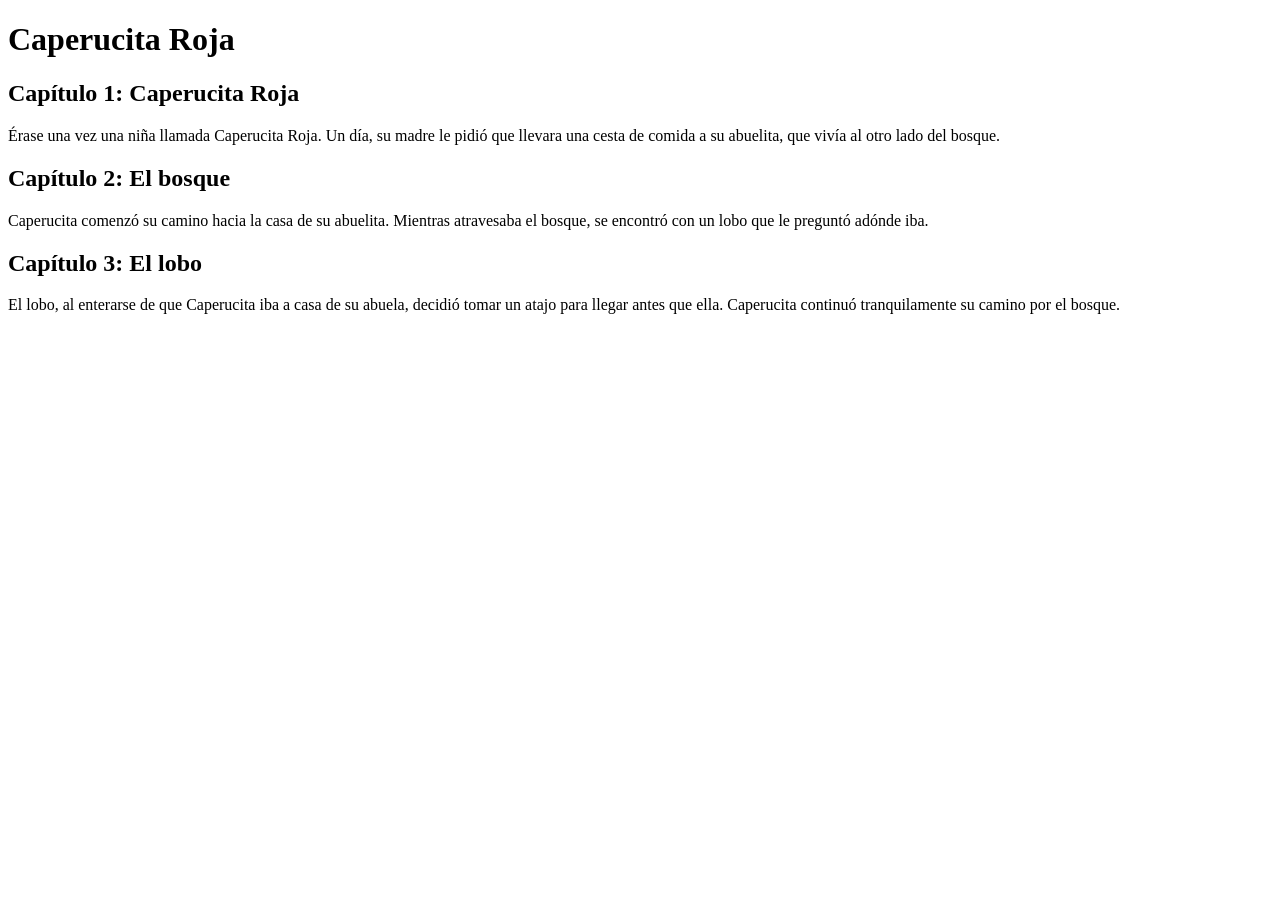
==== index.html @ c265ed7d "feat: add chapter 3 the wolf" ====
<!DOCTYPE html>
<html lang="es">
<head>
    <meta charset="UTF-8">
    <meta name="viewport" content="width=device-width, initial-scale=1.0">
    <title>Caperucita Roja</title>
</head>
<body>

    <header>
        <h1>Caperucita Roja</h1>
    </header>

    <main>
        <section class="capitulo">
    <h2>Capítulo 1: Caperucita Roja</h2>

    <p>
        Érase una vez una niña llamada Caperucita Roja.
        Un día, su madre le pidió que llevara una cesta de comida
        a su abuelita, que vivía al otro lado del bosque.
    </p>
</section>
    </main>

    <section class="capitulo">
    <h2>Capítulo 2: El bosque</h2>

    <p>
        Caperucita comenzó su camino hacia la casa de su abuelita.
        Mientras atravesaba el bosque, se encontró con un lobo
        que le preguntó adónde iba.
    </p>
</section>

<section class="capitulo">
    <h2>Capítulo 3: El lobo</h2>

    <p>
        El lobo, al enterarse de que Caperucita iba a casa de su abuela,
        decidió tomar un atajo para llegar antes que ella.
        Caperucita continuó tranquilamente su camino por el bosque.
    </p>
</section>

</body>
</html>
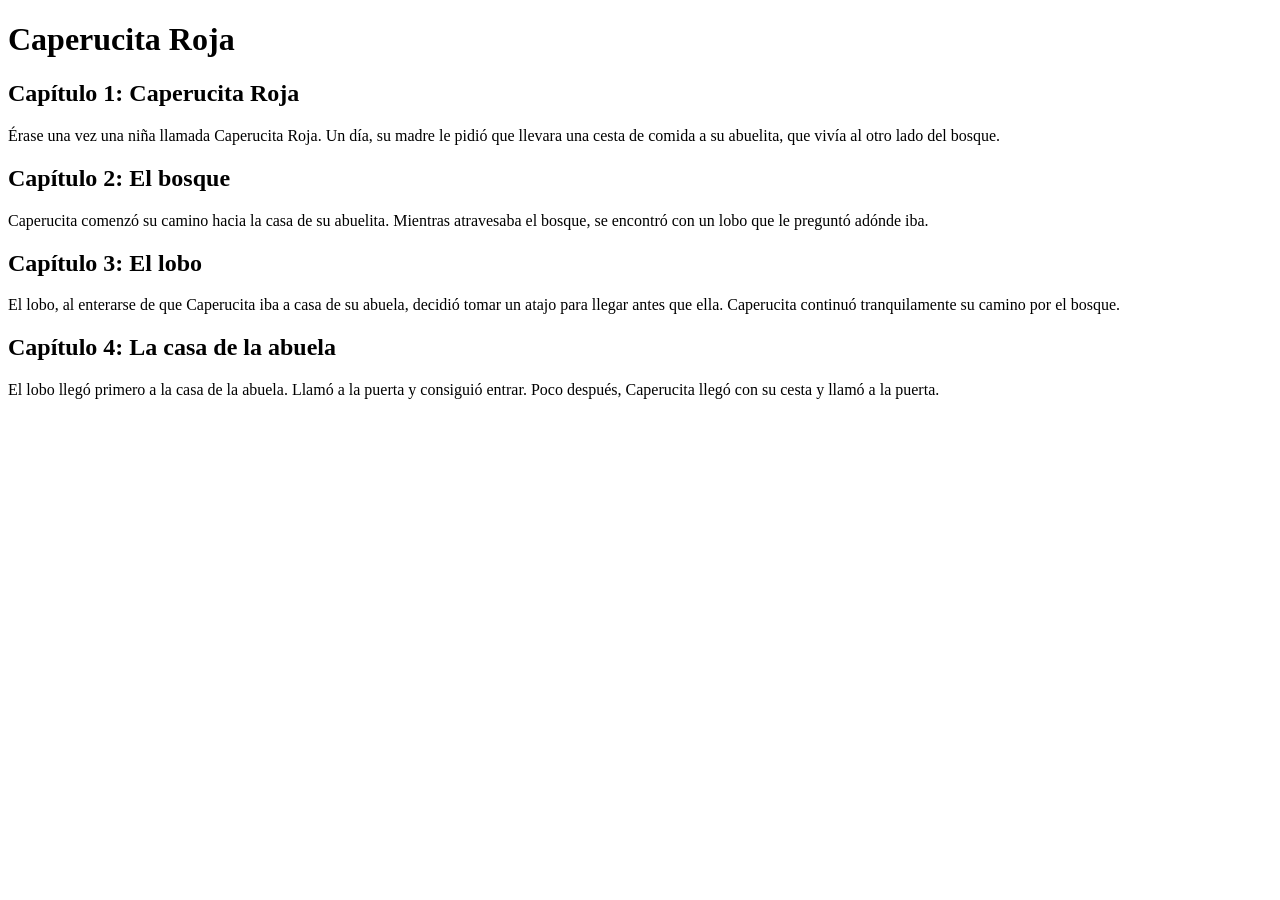
==== commit 8d42dff8: "feat: add chapter 4 grandmas house" ====
--- a/index.html
+++ b/index.html
@@ -43,5 +43,15 @@
     </p>
 </section>
 
+<section class="capitulo">
+    <h2>Capítulo 4: La casa de la abuela</h2>
+
+    <p>
+        El lobo llegó primero a la casa de la abuela.
+        Llamó a la puerta y consiguió entrar.
+        Poco después, Caperucita llegó con su cesta y llamó a la puerta.
+    </p>
+</section>
+
 </body>
 </html>
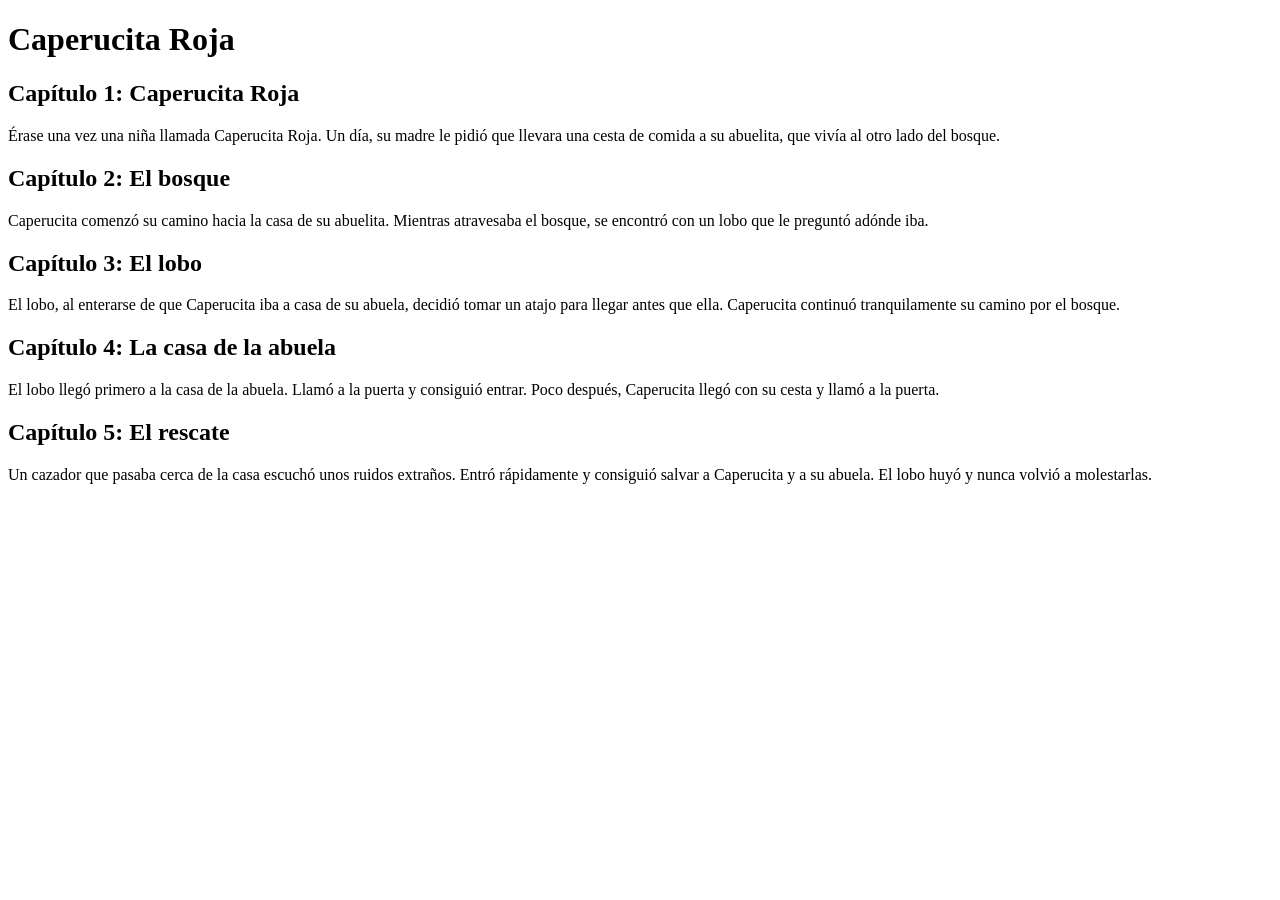
==== commit 43edcef4: "feat: add chapter 5 the rescue" ====
--- a/index.html
+++ b/index.html
@@ -53,5 +53,15 @@
     </p>
 </section>
 
+
+<section class="capitulo">
+    <h2>Capítulo 5: El rescate</h2>
+
+    <p>
+        Un cazador que pasaba cerca de la casa escuchó unos ruidos
+        extraños. Entró rápidamente y consiguió salvar a Caperucita
+        y a su abuela. El lobo huyó y nunca volvió a molestarlas.
+    </p>
+</section>
 </body>
 </html>
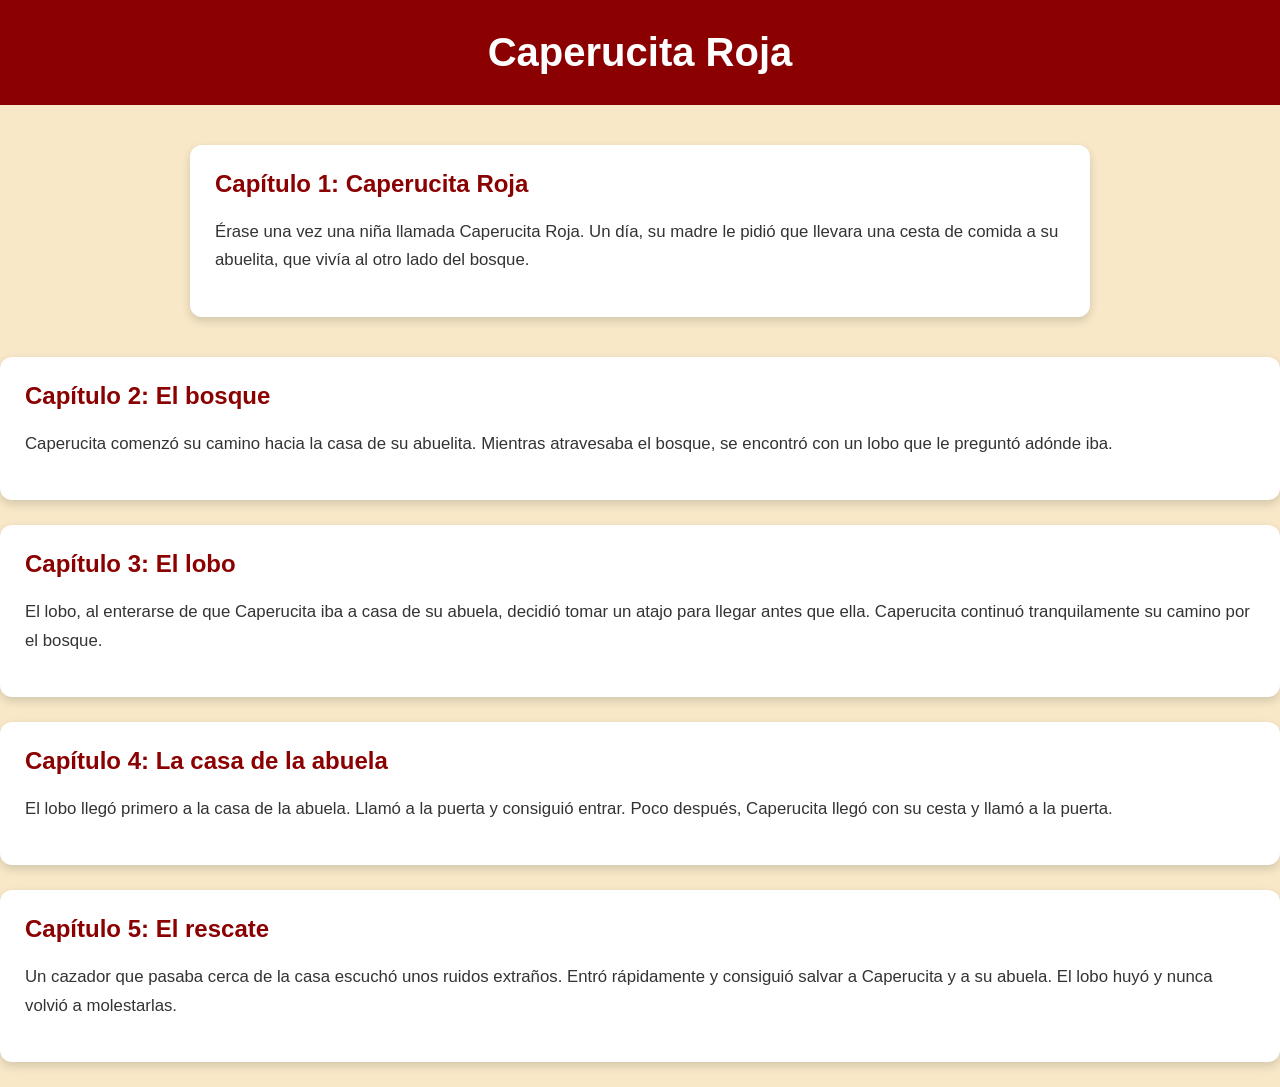
==== commit 81f4c8f9: "style: add story layout and typography" ====
--- a/index.html
+++ b/index.html
@@ -4,6 +4,7 @@
     <meta charset="UTF-8">
     <meta name="viewport" content="width=device-width, initial-scale=1.0">
     <title>Caperucita Roja</title>
+    <link rel="stylesheet" href="style.css">
 </head>
 <body>
 
--- a/style.css
+++ b/style.css
@@ -0,0 +1,46 @@
+* {
+    box-sizing: border-box;
+}
+
+body {
+    margin: 0;
+    font-family: Arial, sans-serif;
+    background: #f8e8c8;
+    color: #333;
+}
+
+header {
+    background: #8b0000;
+    color: white;
+    text-align: center;
+    padding: 30px 20px;
+}
+
+header h1 {
+    margin: 0;
+    font-size: 2.5rem;
+}
+
+main {
+    width: 90%;
+    max-width: 900px;
+    margin: 40px auto;
+}
+
+.capitulo {
+    background: white;
+    margin-bottom: 25px;
+    padding: 25px;
+    border-radius: 12px;
+    box-shadow: 0 4px 10px rgba(0, 0, 0, 0.15);
+}
+
+.capitulo h2 {
+    color: #8b0000;
+    margin-top: 0;
+}
+
+.capitulo p {
+    line-height: 1.7;
+    font-size: 1.05rem;
+}
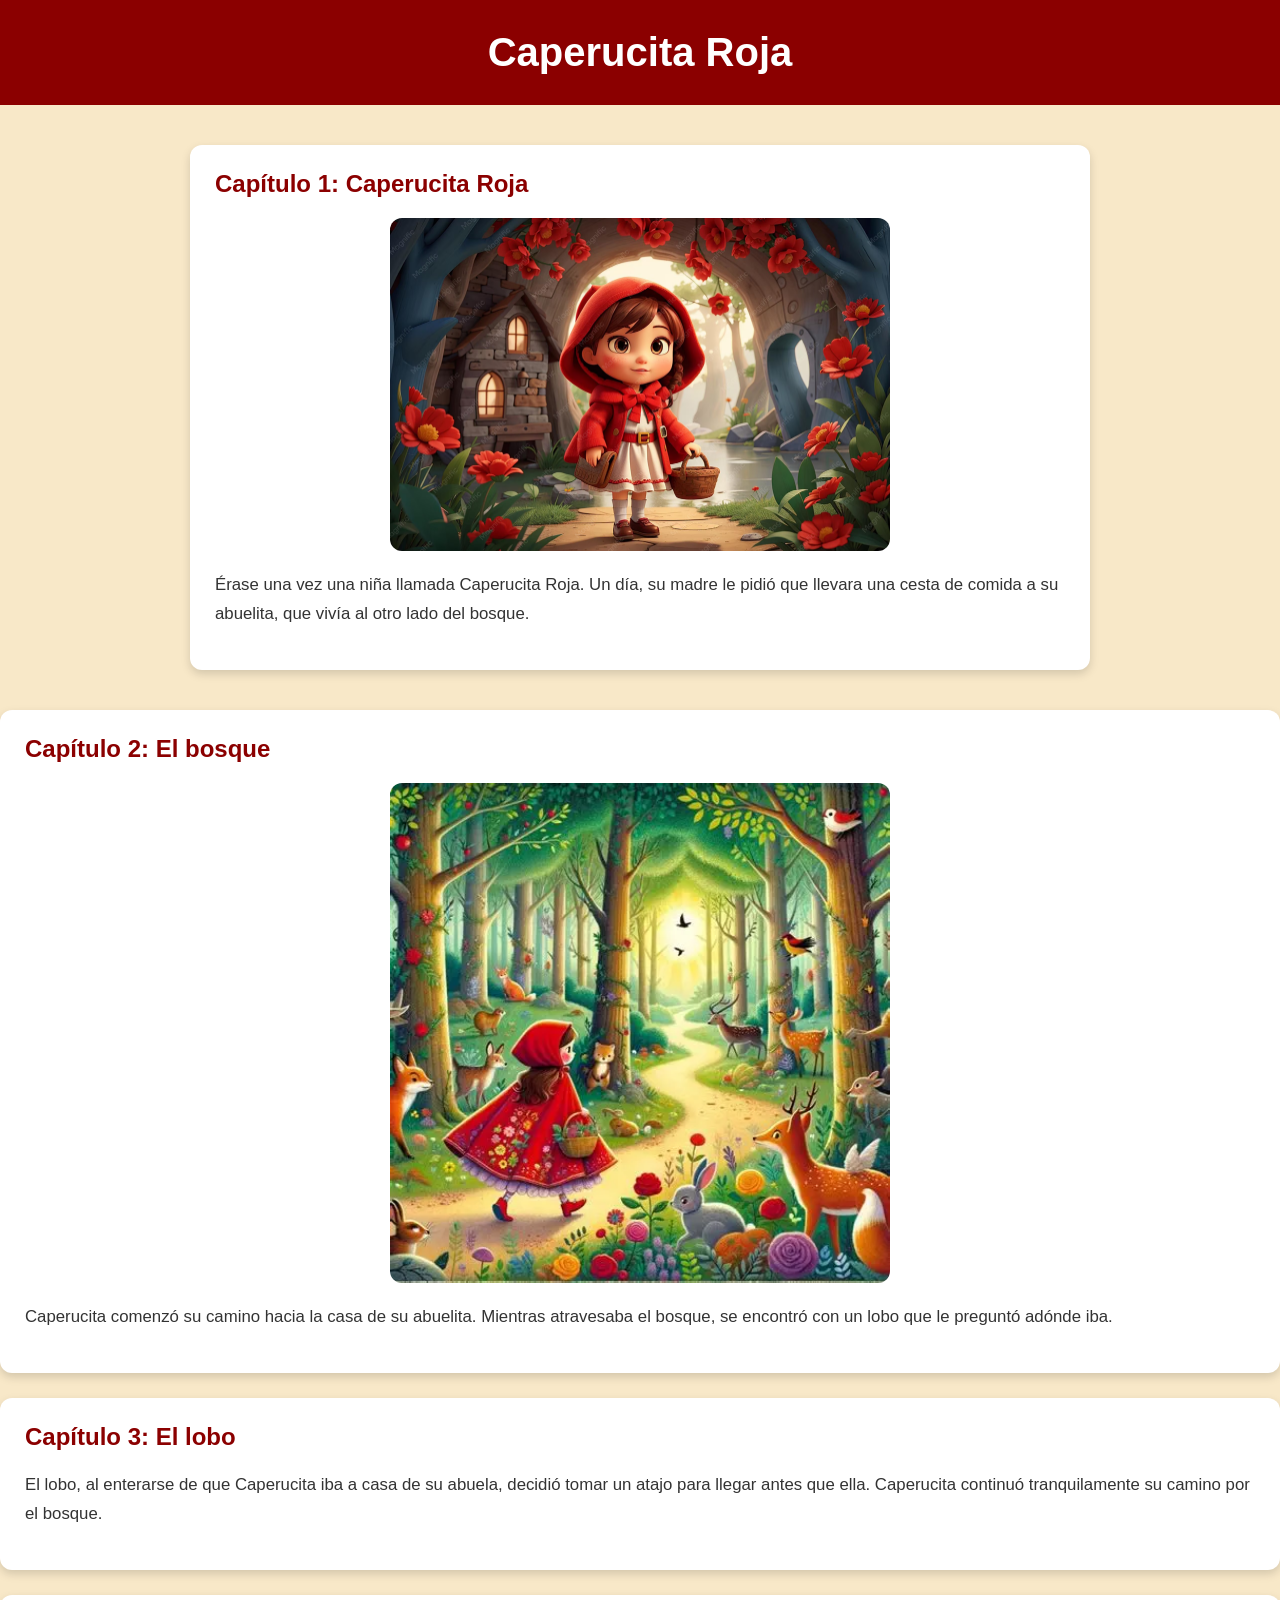
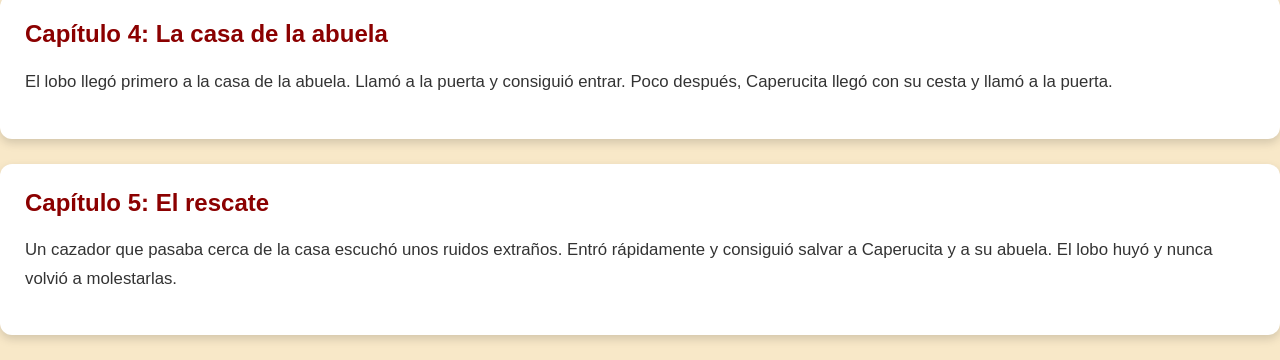
==== commit a529eedd: "feat: add forest story image" ====
--- a/index.html
+++ b/index.html
@@ -16,6 +16,8 @@
         <section class="capitulo">
     <h2>Capítulo 1: Caperucita Roja</h2>
 
+    <img src="images/caperucita.jpg" alt="Caperucita Roja caminando por el bosque">
+
     <p>
         Érase una vez una niña llamada Caperucita Roja.
         Un día, su madre le pidió que llevara una cesta de comida
@@ -26,6 +28,8 @@
 
     <section class="capitulo">
     <h2>Capítulo 2: El bosque</h2>
+
+<img src="images/bosque.jpg" alt="Bosque donde camina Caperucita Roja">
 
     <p>
         Caperucita comenzó su camino hacia la casa de su abuelita.
--- a/style.css
+++ b/style.css
@@ -43,4 +43,13 @@
 .capitulo p {
     line-height: 1.7;
     font-size: 1.05rem;
+}
+
+.capitulo img {
+    width: 100%;
+    max-width: 500px;
+    height: auto;
+    display: block;
+    margin: 20px auto;
+    border-radius: 12px;
 }
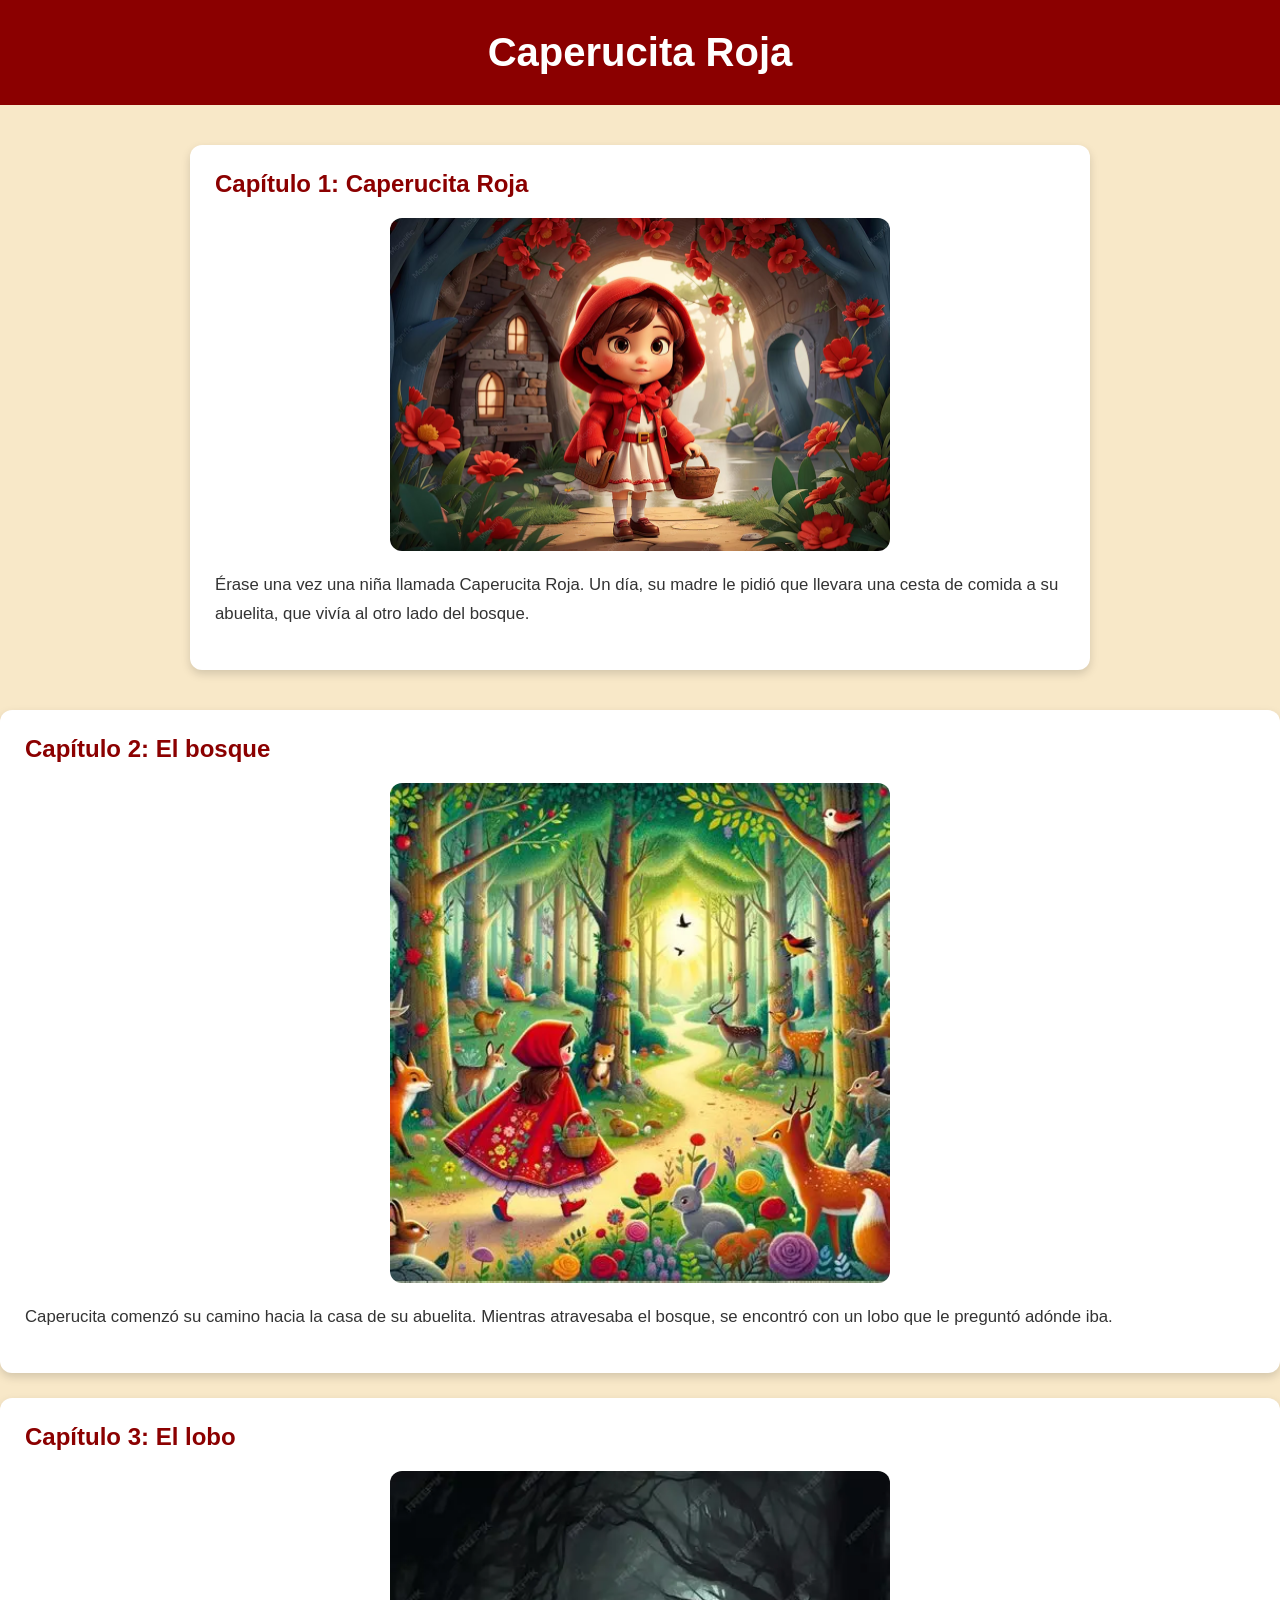
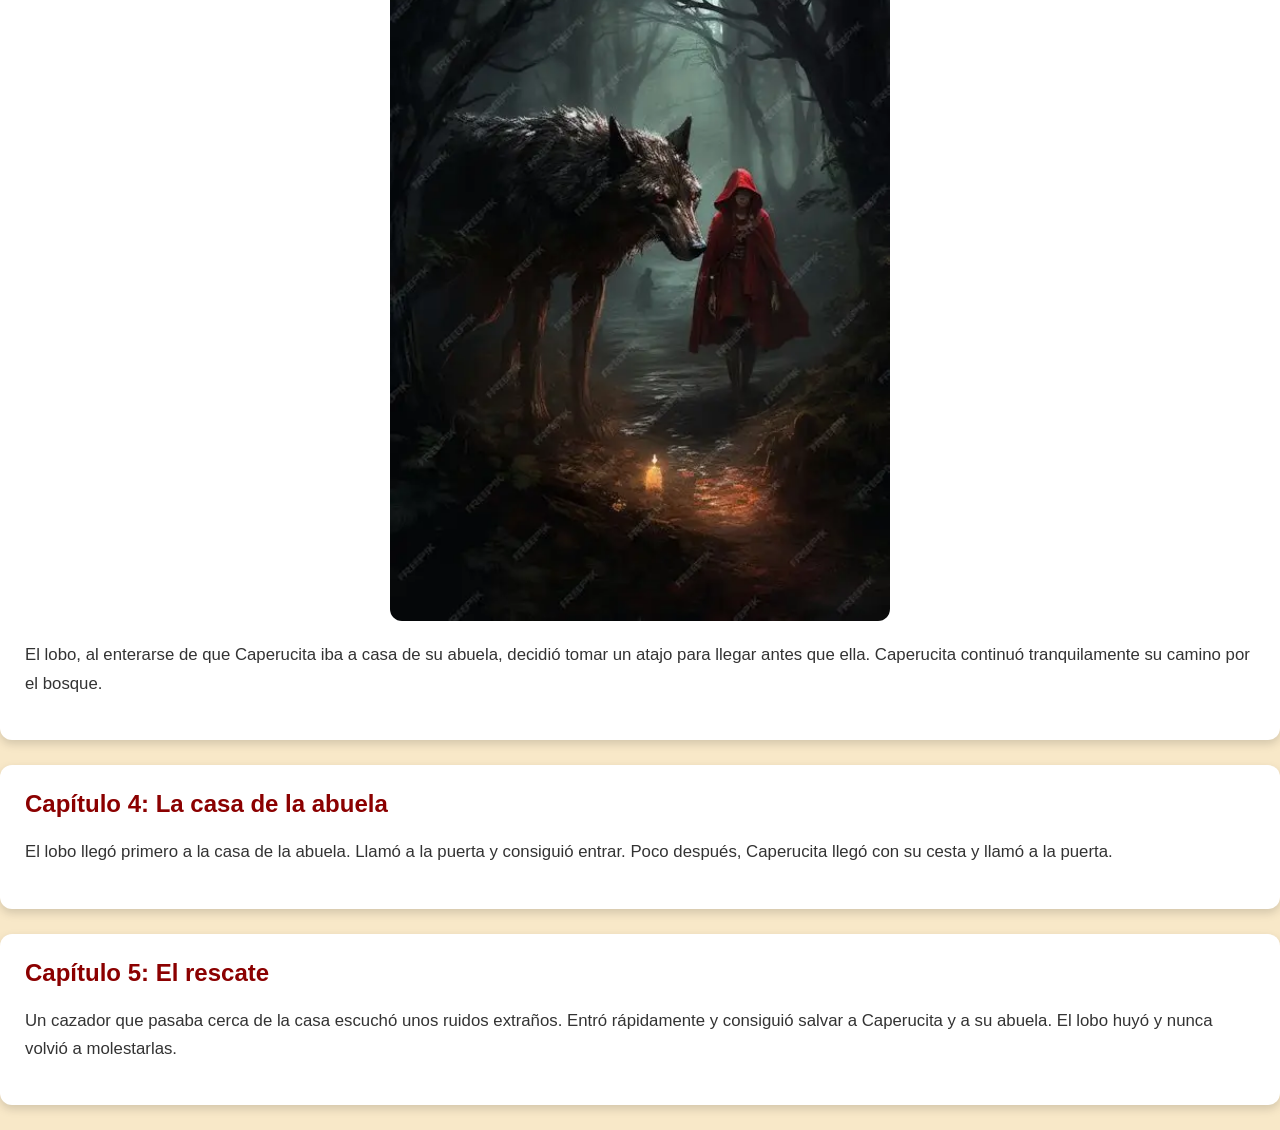
==== commit 6e024076: "feat: add wolf story image" ====
--- a/index.html
+++ b/index.html
@@ -41,6 +41,8 @@
 <section class="capitulo">
     <h2>Capítulo 3: El lobo</h2>
 
+    <img src="images/lobo.jpg" alt="El lobo en el bosque">
+
     <p>
         El lobo, al enterarse de que Caperucita iba a casa de su abuela,
         decidió tomar un atajo para llegar antes que ella.
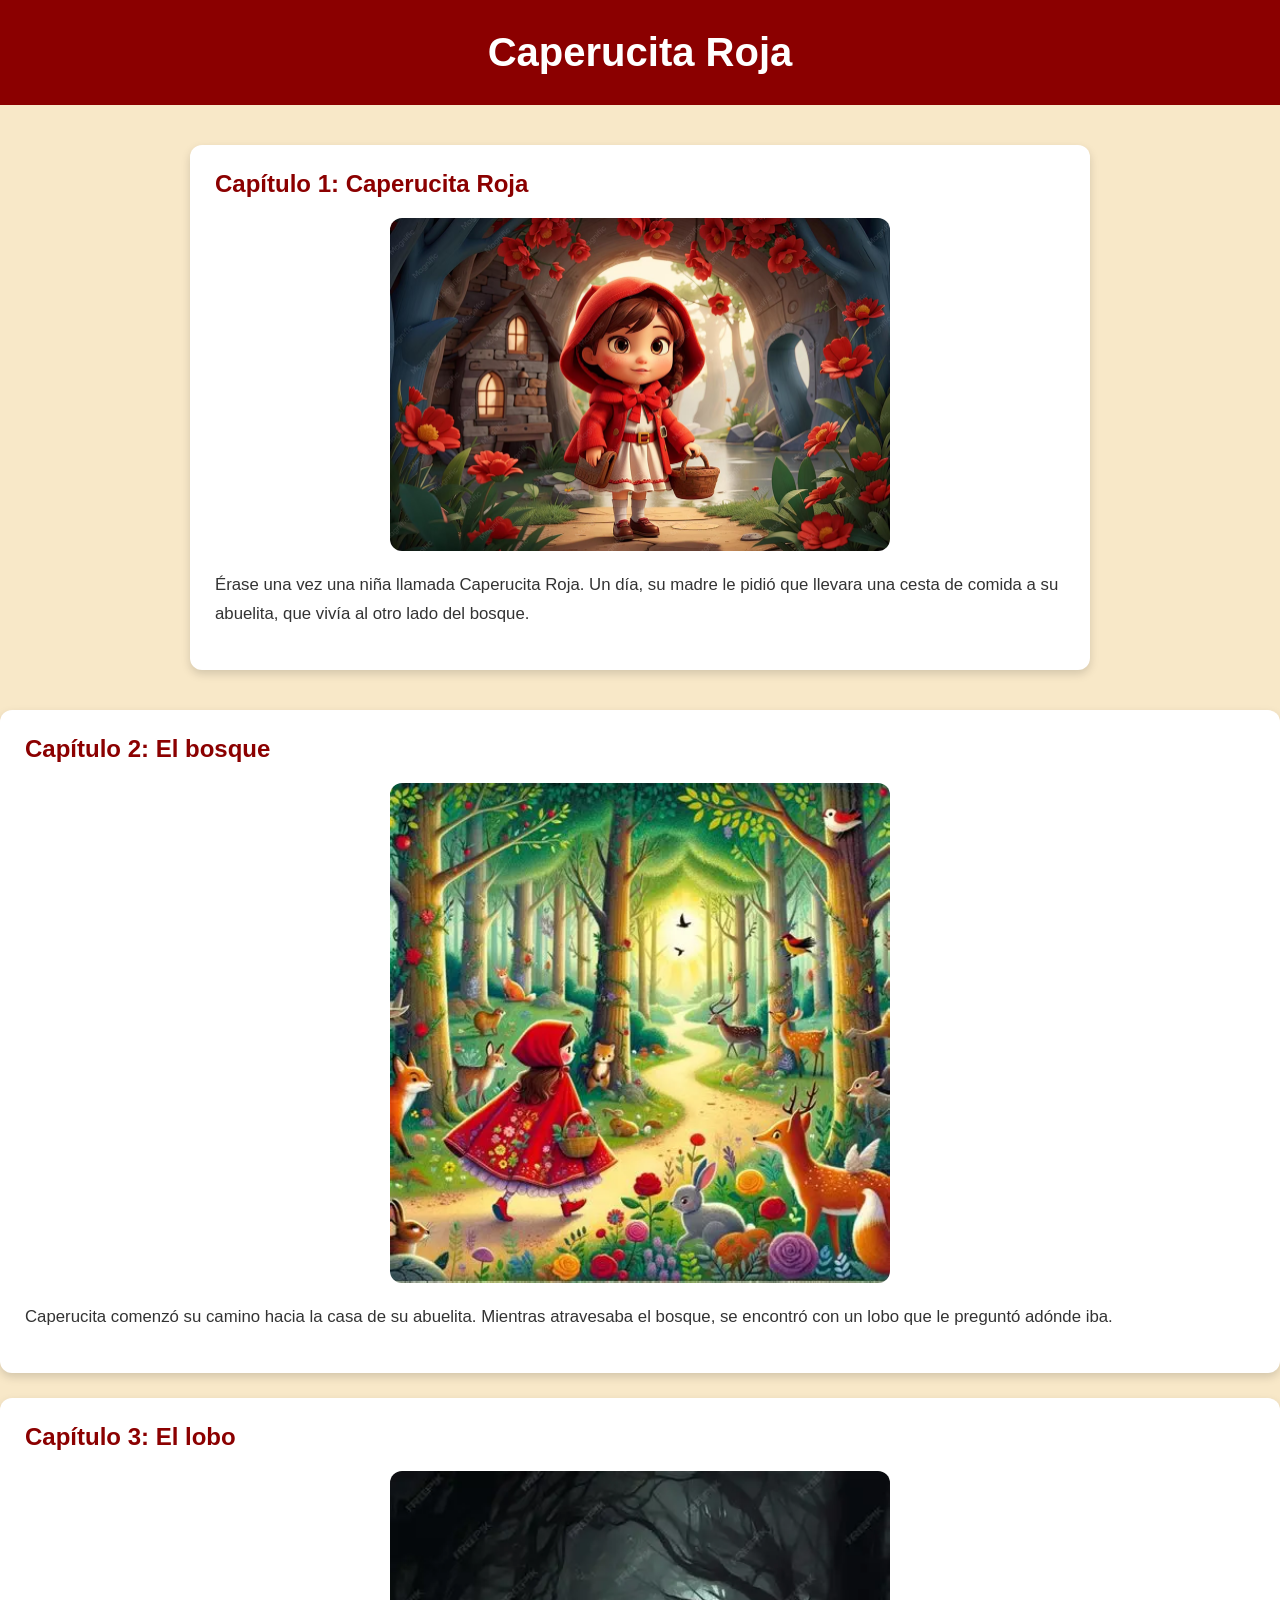
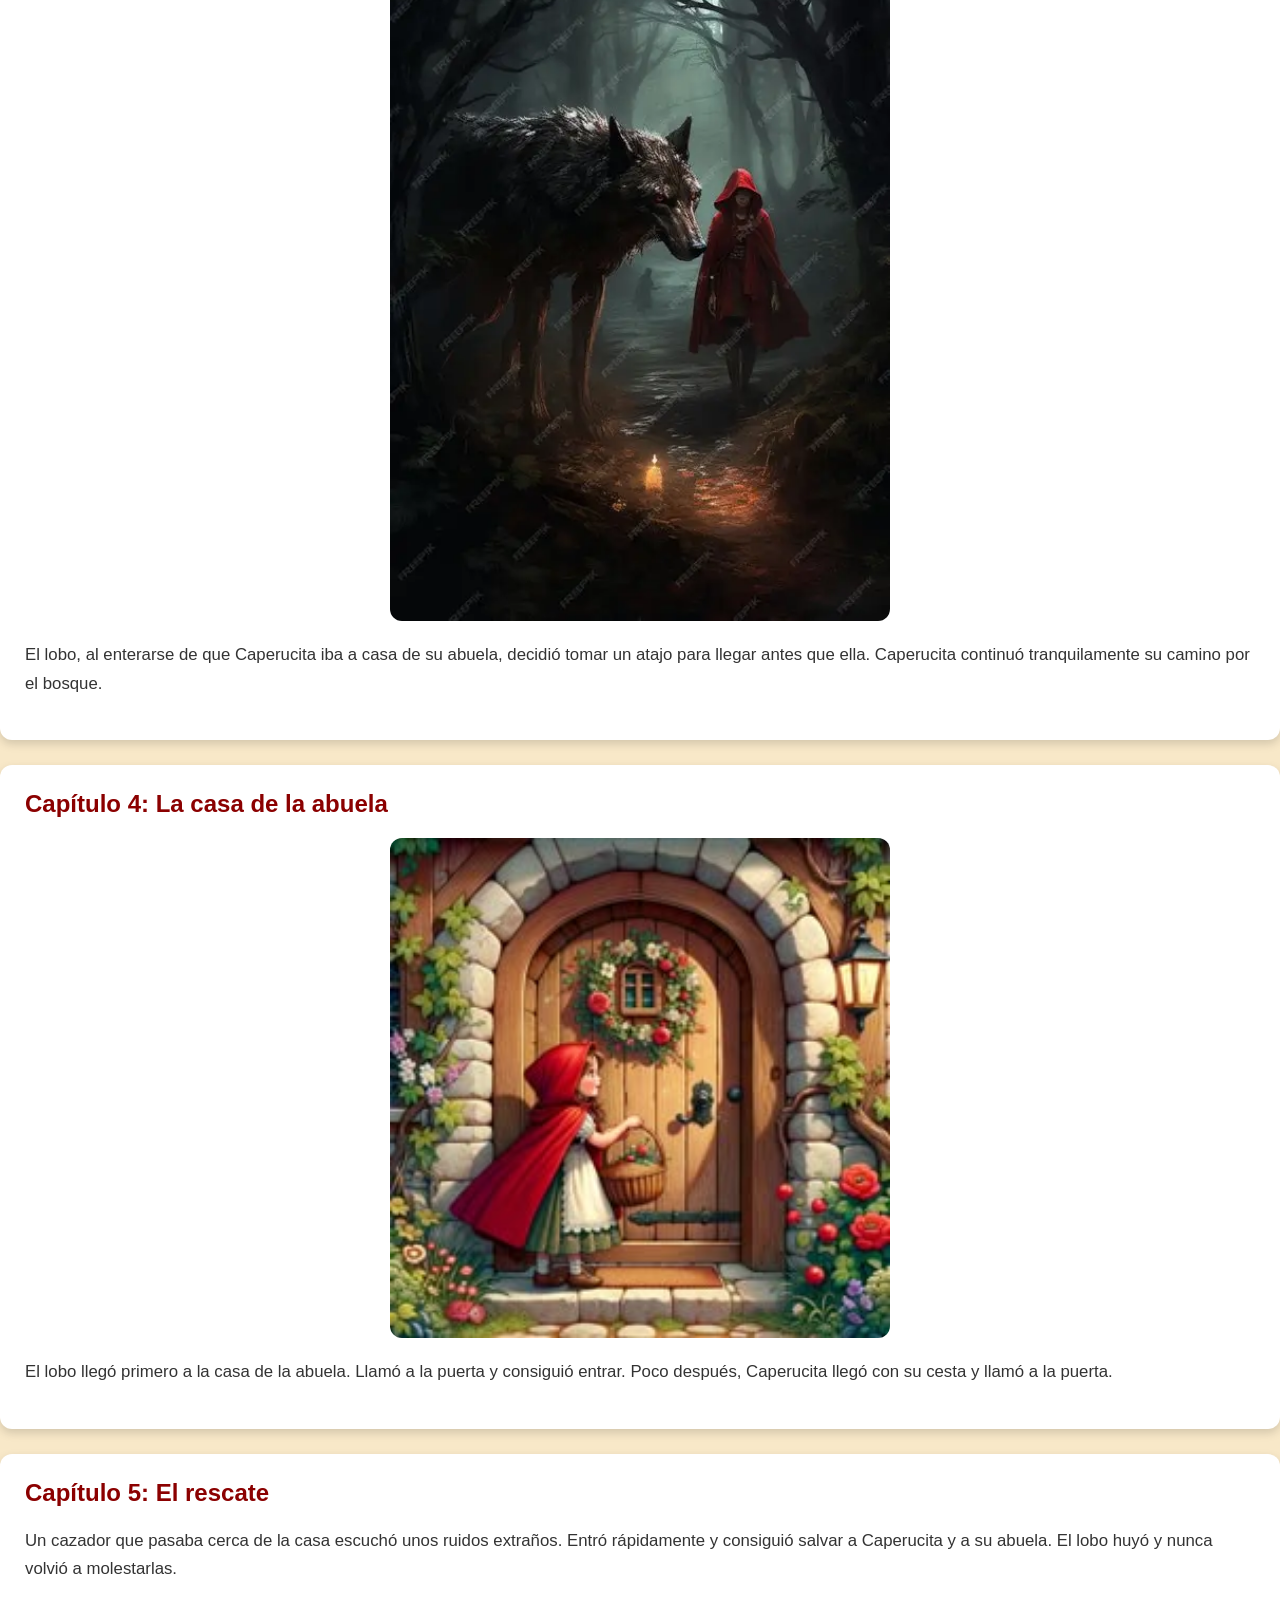
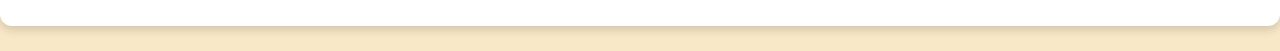
==== commit 6314f1e8: "feat: add grandma house story image" ====
--- a/index.html
+++ b/index.html
@@ -53,6 +53,8 @@
 <section class="capitulo">
     <h2>Capítulo 4: La casa de la abuela</h2>
 
+    <img src="images/abuela.jpg" alt="La casa de la abuela en el bosque">
+
     <p>
         El lobo llegó primero a la casa de la abuela.
         Llamó a la puerta y consiguió entrar.
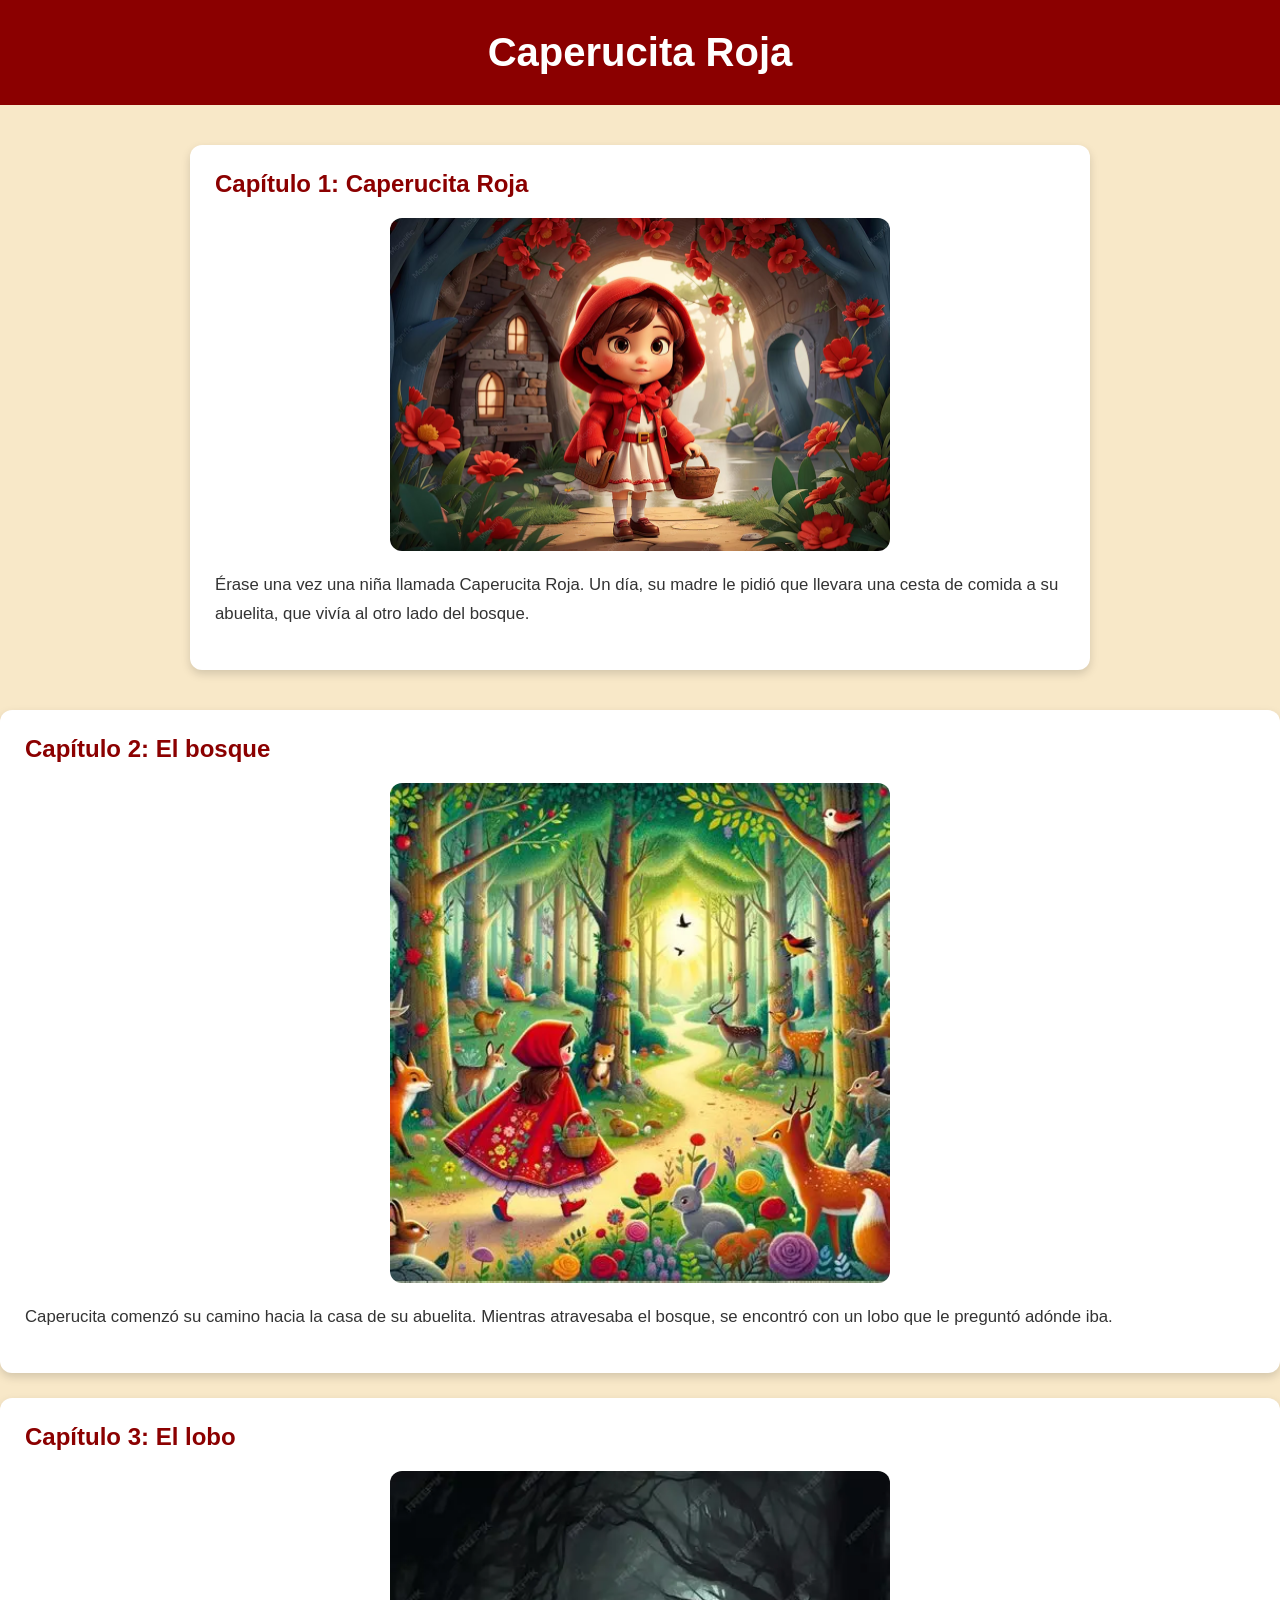
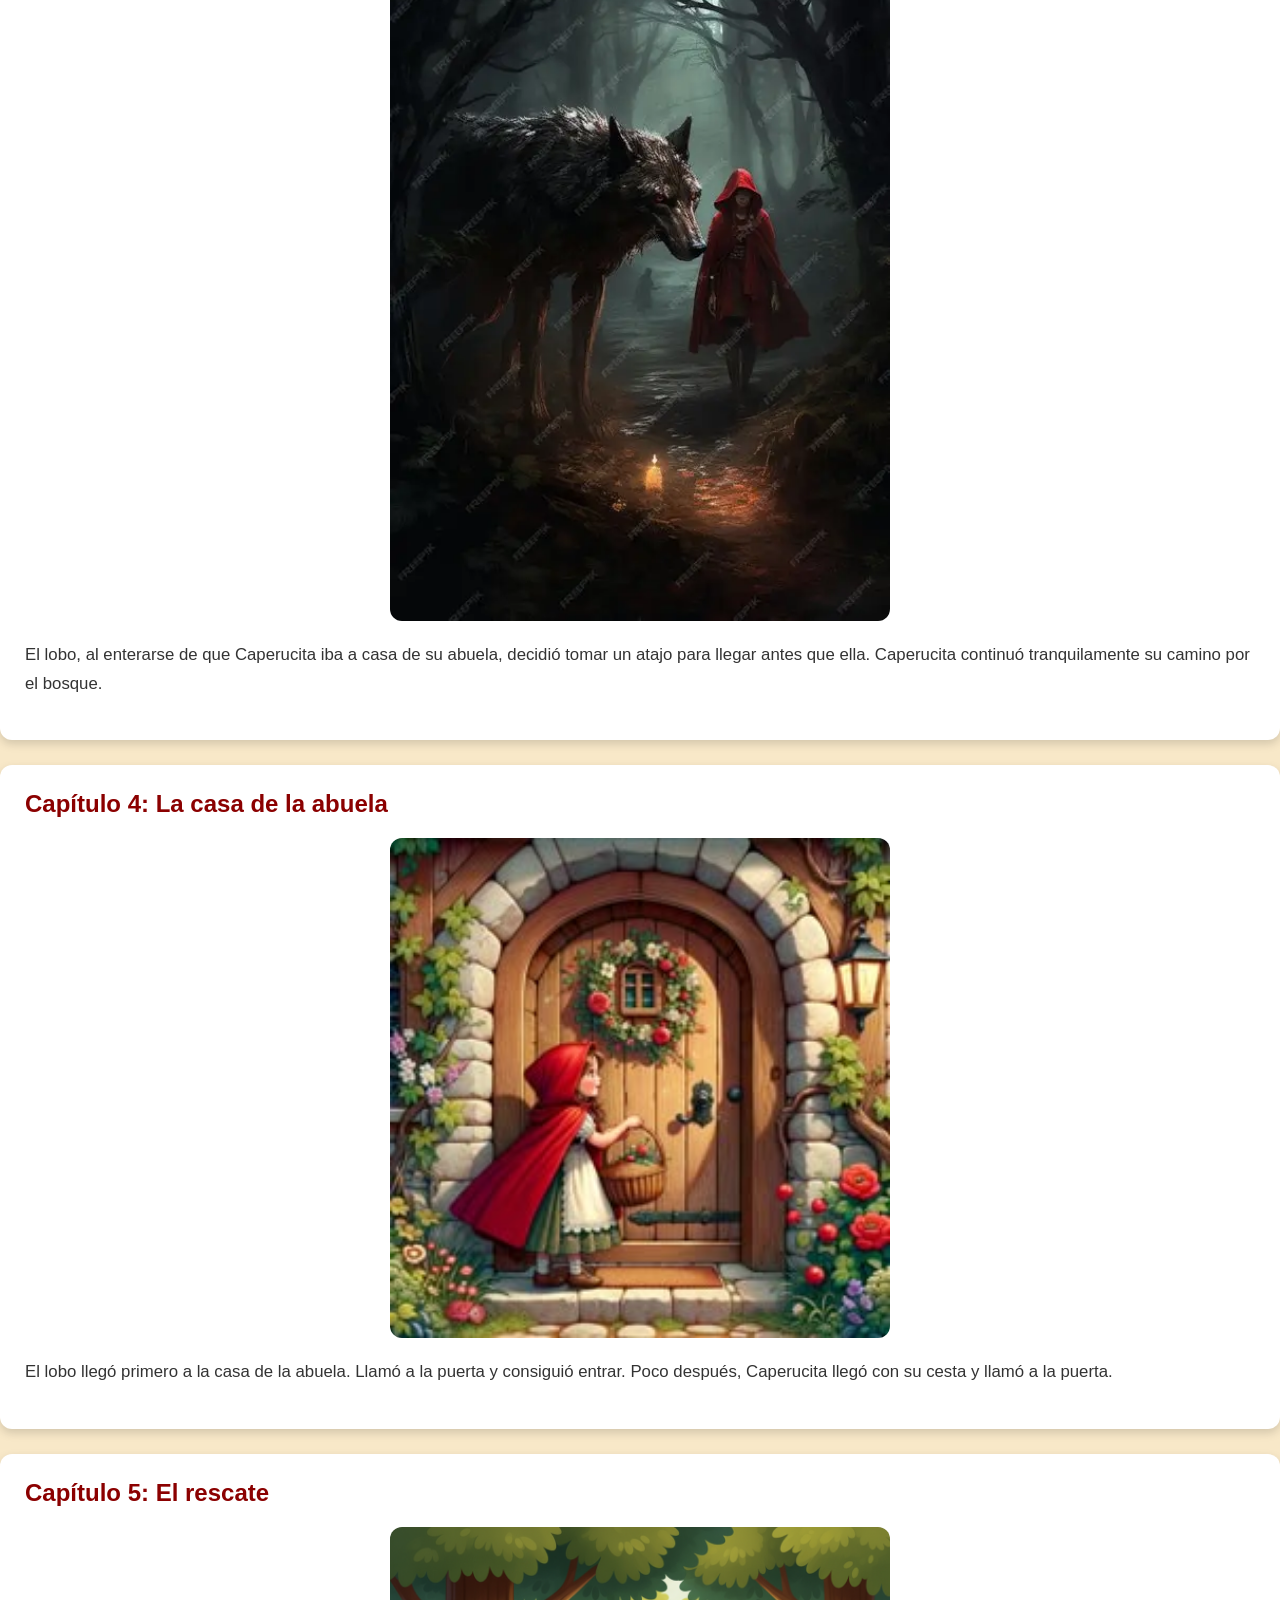
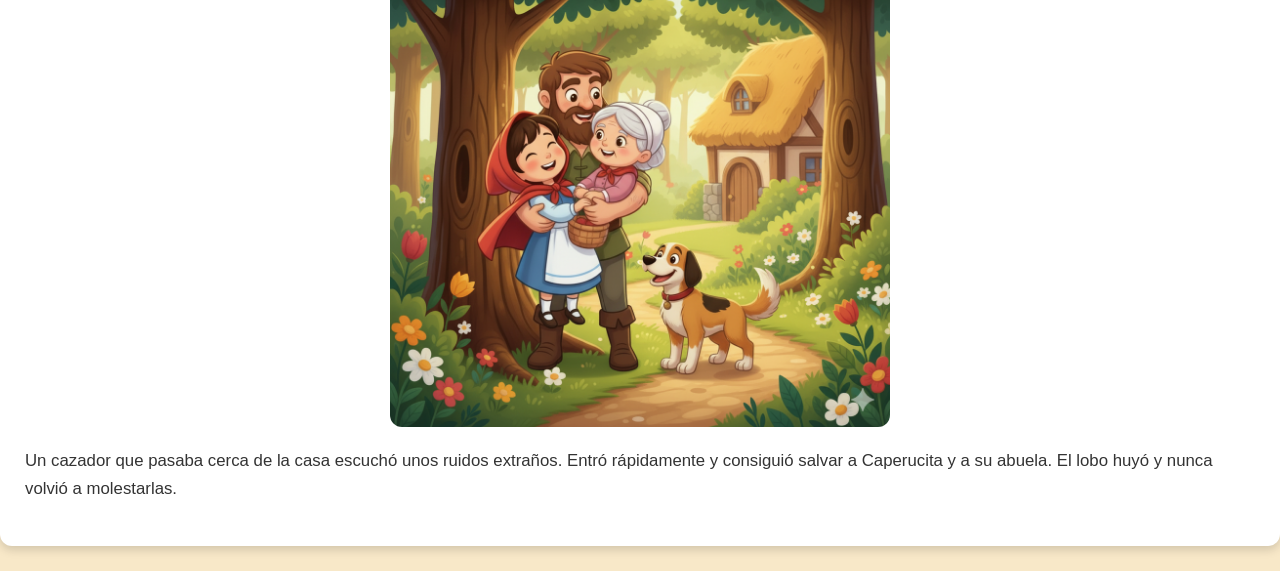
==== commit 632a4206: "feat: add rescue story image" ====
--- a/index.html
+++ b/index.html
@@ -66,6 +66,8 @@
 <section class="capitulo">
     <h2>Capítulo 5: El rescate</h2>
 
+    <img src="images/rescate.jpg" alt="El rescate de Caperucita y su abuela">
+
     <p>
         Un cazador que pasaba cerca de la casa escuchó unos ruidos
         extraños. Entró rápidamente y consiguió salvar a Caperucita
